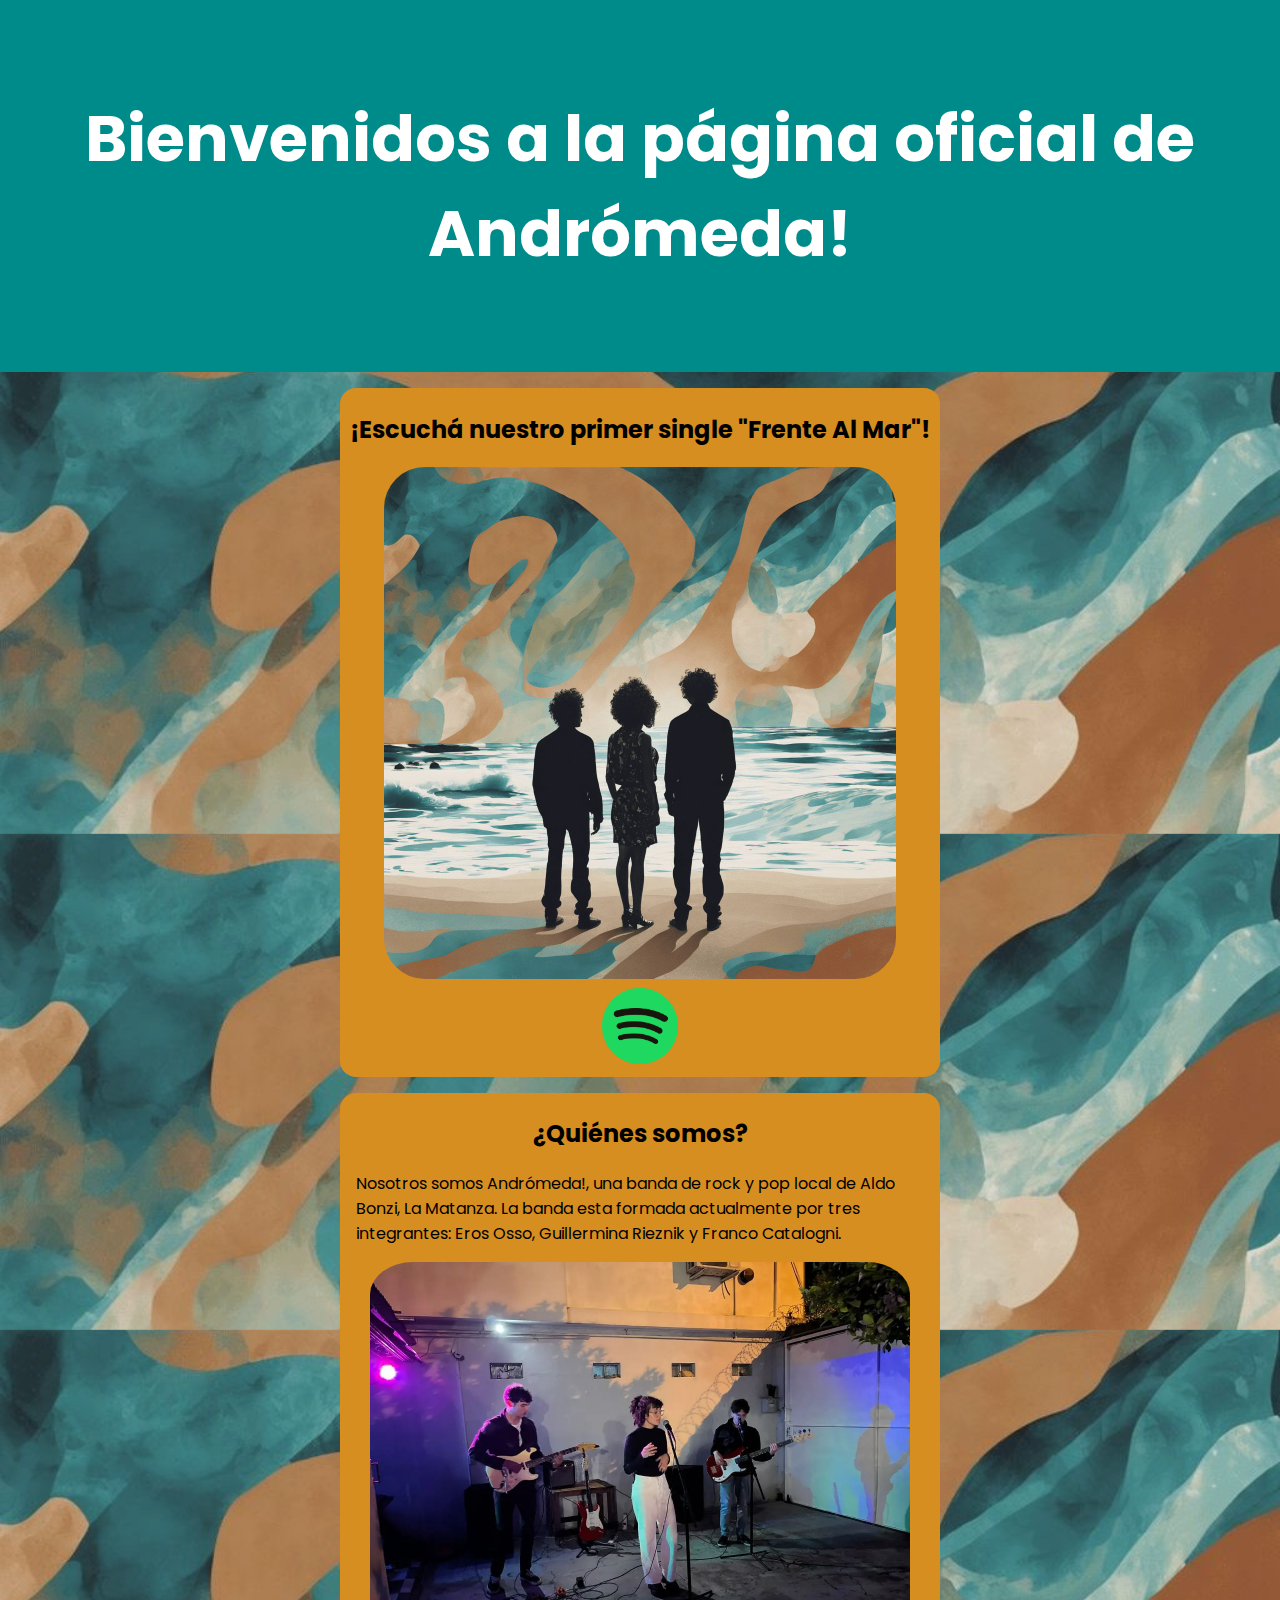
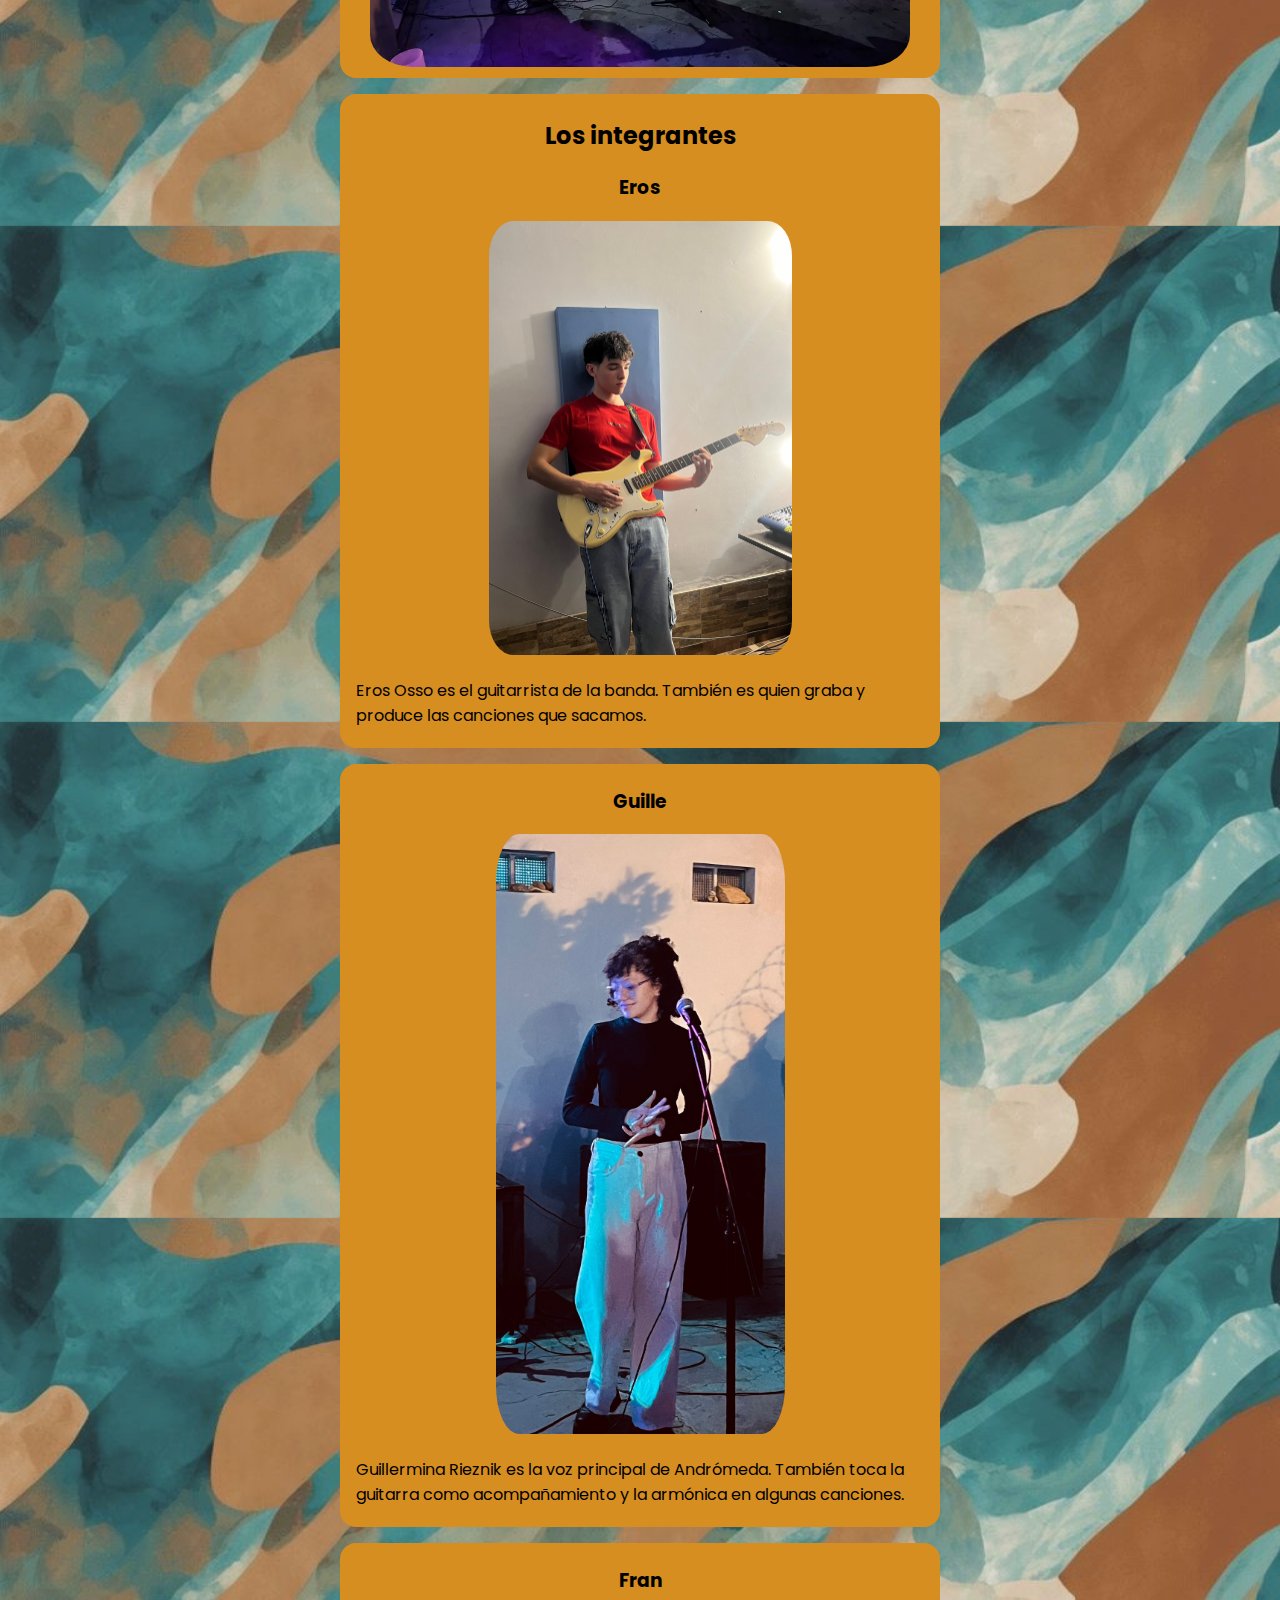
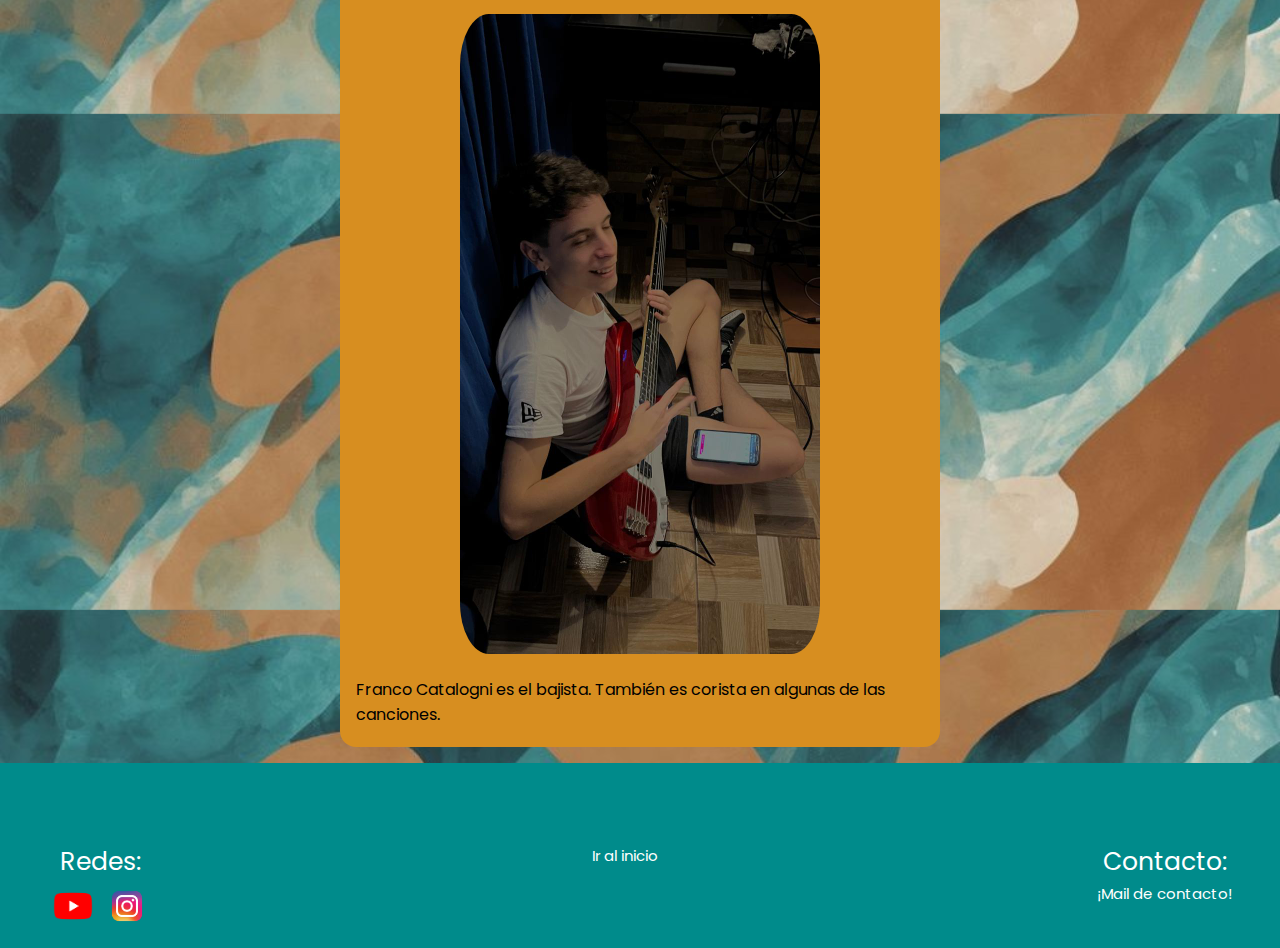
==== index.html @ 8d14d752 "Add files via upload" ====
<!DOCTYPE html>
<html>
<head>
    <link rel="preconnect" href="https://fonts.googleapis.com">
    <link rel="preconnect" href="https://fonts.gstatic.com" crossorigin>
    <link href="https://fonts.googleapis.com/css2?family=Matemasie&family=Poppins:wght@400;700&display=swap" rel="stylesheet">
    <link rel="stylesheet" href="style.css"/>
</head>
<body>
    <header>
        <h1 id="Titulo">Bienvenidos a la página oficial de Andrómeda!</h1>
    </header> 
   
    <section class="conteiner1">
        <article>
            <h2>¡Escuchá nuestro primer single "Frente Al Mar"!</h2>
            <div>
                <img src="IMGS/FaM.jpg" width="512" height="512" class="foto1"/>
            </div>
            <div class="Center">
                <a href="https://open.spotify.com/intl-es/track/3jKIQIOCjPpXYRZpiWjMJo?si=c9cd46d7e43e458d" target="_blank">
                    <img src="IMGS/spotify.png" width="80">
                </a>
            </div>
        </article>
        <article>
            <h2>¿Quiénes somos?</h2>
            <p>Nosotros somos Andrómeda!, una banda de rock y pop local de Aldo Bonzi, La Matanza. La banda esta formada actualmente por tres integrantes: Eros Osso, Guillermina Rieznik y Franco Catalogni. </p>
            <div>
                <img src="IMGS/Banda.jpg" width="540" height="405" class="banda"/>
            </div>
        </article>
        <article>
            <h2>Los integrantes</h2>
            <h3>Eros</h3>
            <div>
                <a href="https://www.instagram.com/eros_osso/" target="_blank">
                    <img src="IMGS/Eros.jpg" width="303" height="434" class="foto2"/>
                </a>
            </div>
            <p>Eros Osso es el guitarrista de la banda. También es quien graba y produce las canciones que sacamos.</p>
        </article>
        <article>
            <h3>Guille</h3>
            <div>
                <a href="https://www.instagram.com/guille_rieznik/" target="_blank">    
                    <img src="IMGS/Guille.jpg" width="289" height="600" class="foto3"/>
                </a>
            </div>
            <p>Guillermina Rieznik es la voz principal de Andrómeda. También toca la guitarra como acompañamiento y la armónica en algunas canciones.</p>
        </article>
        <article>
            <h3>Fran</h3>
            <div>
                <a href="https://www.instagram.com/francatalogni/" target="_blank">
                    <img src="IMGS/Fran.jpg" width="360" height="640" class="foto4"/>
                </a>
            </div>
            <p>Franco Catalogni es el bajista. También es corista en algunas de las canciones.</p>
        </article>
    </section>

    <footer>
        <section class="S1">
            <p>Redes:</p>
            <a class="a1" href="https://www.youtube.com/@Andromeda_oficial_" target="_blank">
                <img src="IMGS/youtube.png" width="50px">
            </a>
            <a class="a2" href="https://www.instagram.com/andromeda_oficiall/" target="_blank">
                <img src="IMGS/instagram.png" width="50px">
            </a>
        </section>
        <section class="S2">
            <p>Contacto:</p>
            <a href="mailto:andromedabandaoficial@gmail.com">¡Mail de contacto!</a>
        </section>
        <div id="centrar">
            <a href="#Titulo">Ir al inicio</a>
        </div>
       

    </footer>
    
</body>
</html>
---- style.css ----
html {

    font-family: "Poppins", sans-serif;

}
body {
    margin: 0;
    background-color: #efefef;
    background-image: url(IMGS/FaMbacky.jpg);
    background-position: center;  /* posiciona la imagen en el centro */ 
    background-repeat: repeat;  /* impide que se repita la imagen */ 
    background-size: contain;  /* ajusta la imagen al tamaño del elemento */ 
}

header{
    background-color: darkcyan;
    color: white;
    padding: 3rem 2rem;
}

header h1{
    font-size: 4rem;
    text-align: center;
}

.logo{
    border-radius: 50%; 
    float: top;
}

.conteiner1 {
    width: 600px;
    margin: 0 auto;
}

section article {
    transition: box-shadow 0.4s ease;
    background-color: rgb(215, 142, 32);
    margin: 1rem 0;
    border-radius: 1rem;
    padding: 0.25rem 0;
    color: rgb(0, 0, 0);
}

section article:hover{
    box-shadow: 0 0.5rem 1rem rgb(0, 0, 0.3);
}

section article h2, section article h3 {
    text-align: center;
    color: rgb(0, 0, 0);
}

section article p {
    margin: 1rem;
}

a {
    text-decoration: none;
}

.Center{
    margin-left: auto;
    margin-right: auto;
}

div {
    text-align: center;
}

.banda {
    border-radius: 8%;
}

.foto1 {
    border-radius: 8%;
}

.foto2 {
    border-radius: 8%;
}

.foto3 {
    border-radius: 8%;
}

.foto4 {
    border-radius: 8%;
}

footer {
    background-color:darkcyan;
    color: white;
    padding: 5rem 3rem;
}

.S1 {
    float: left;
}

.S2 {
    float: right;
}

.a1, .a2{
    size: 15px;
}

footer p {
    text-align: center;
    font-size: 25px;
    margin: 0;
}

footer a{
    transition: color 0.3s;
    color: #fff;
    font-size: 15px;
   
}

#center{
    text-align: center;
    margin-left: auto;
    margin-right: auto;
}

footer a:hover{
    color:blue;
}
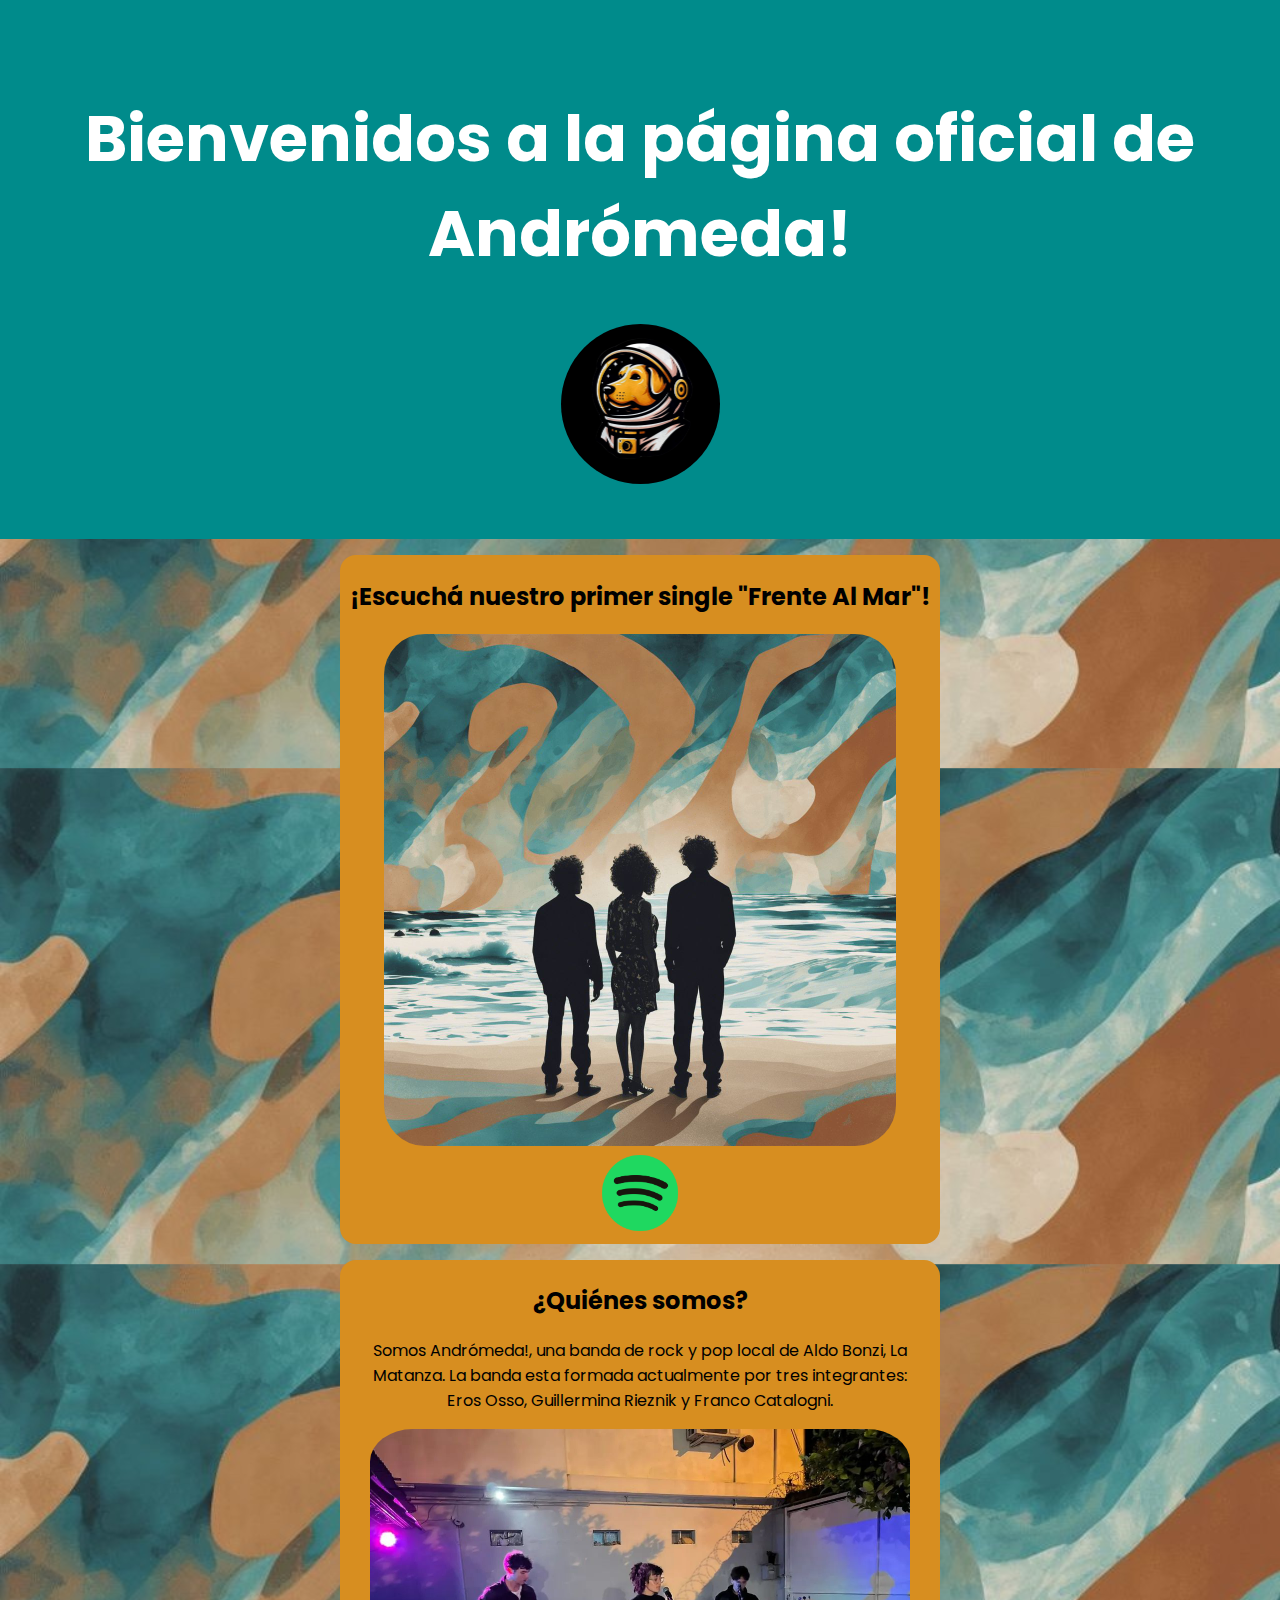
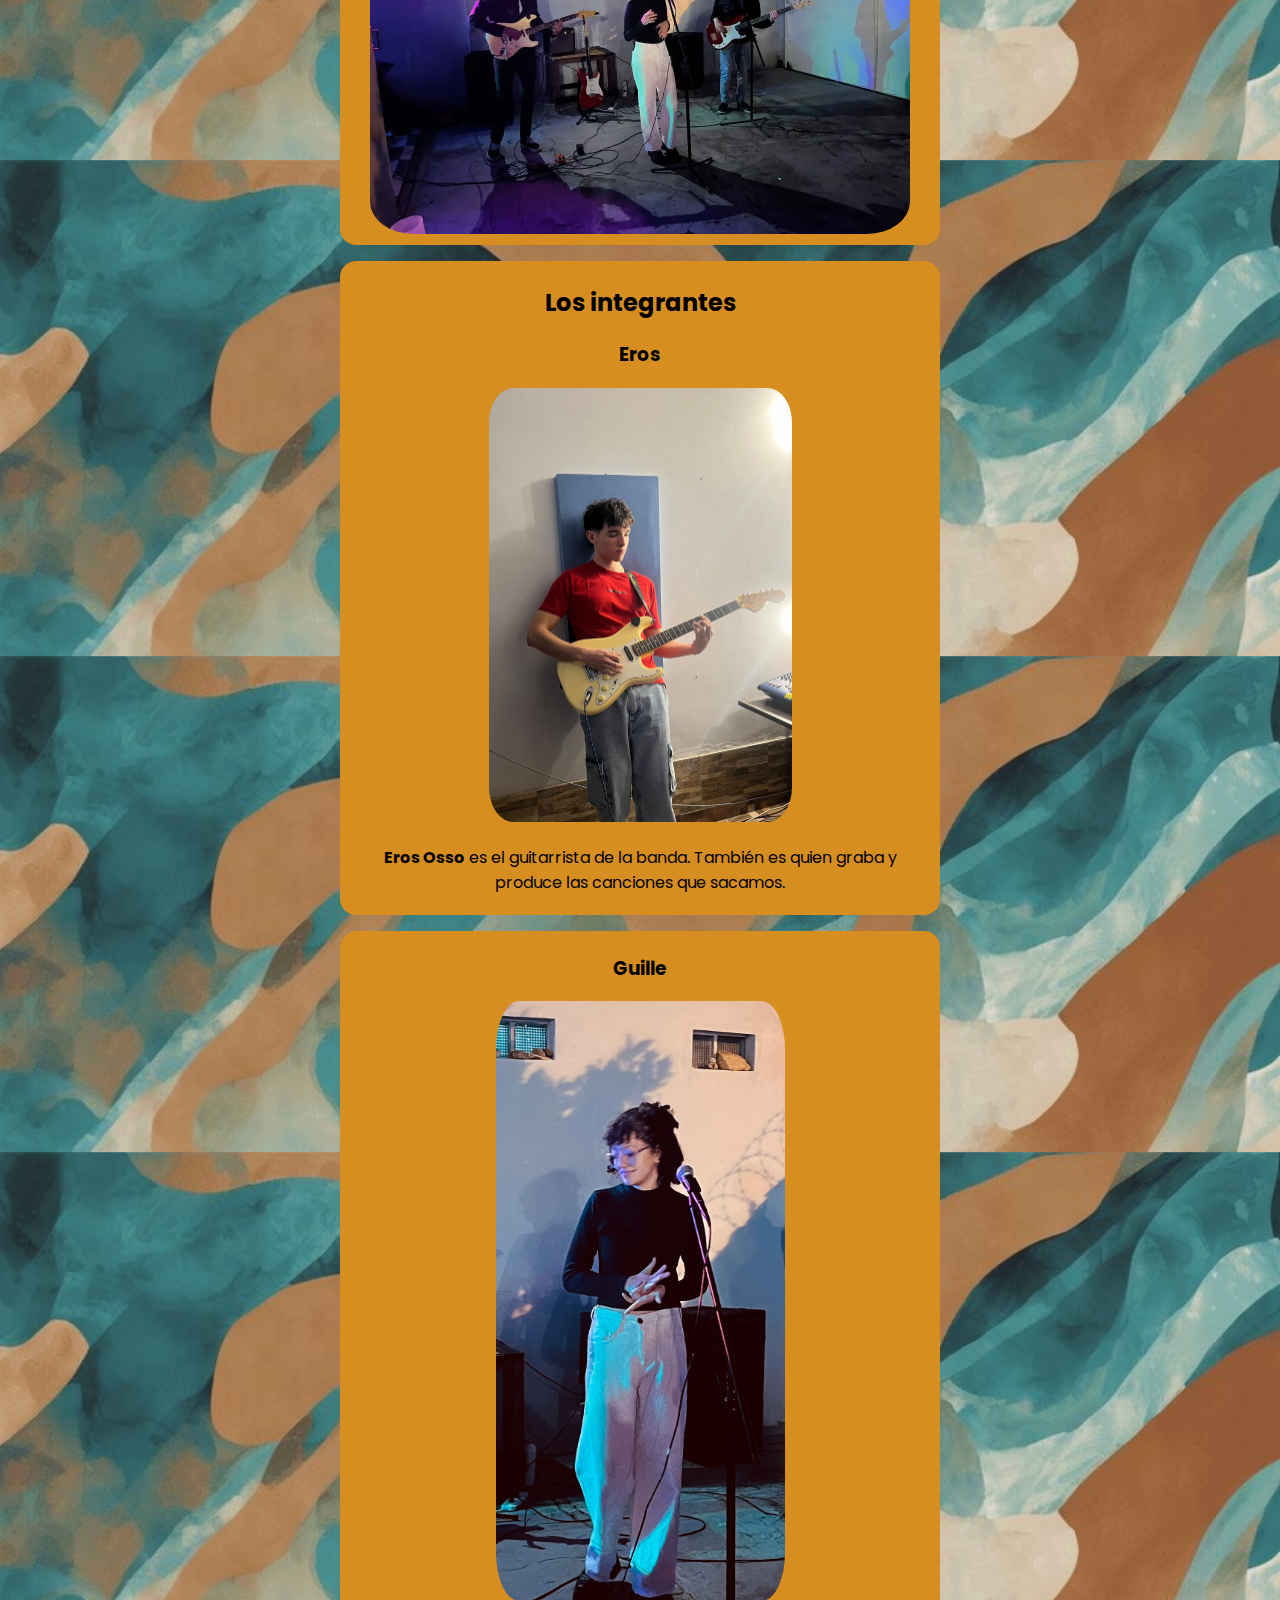
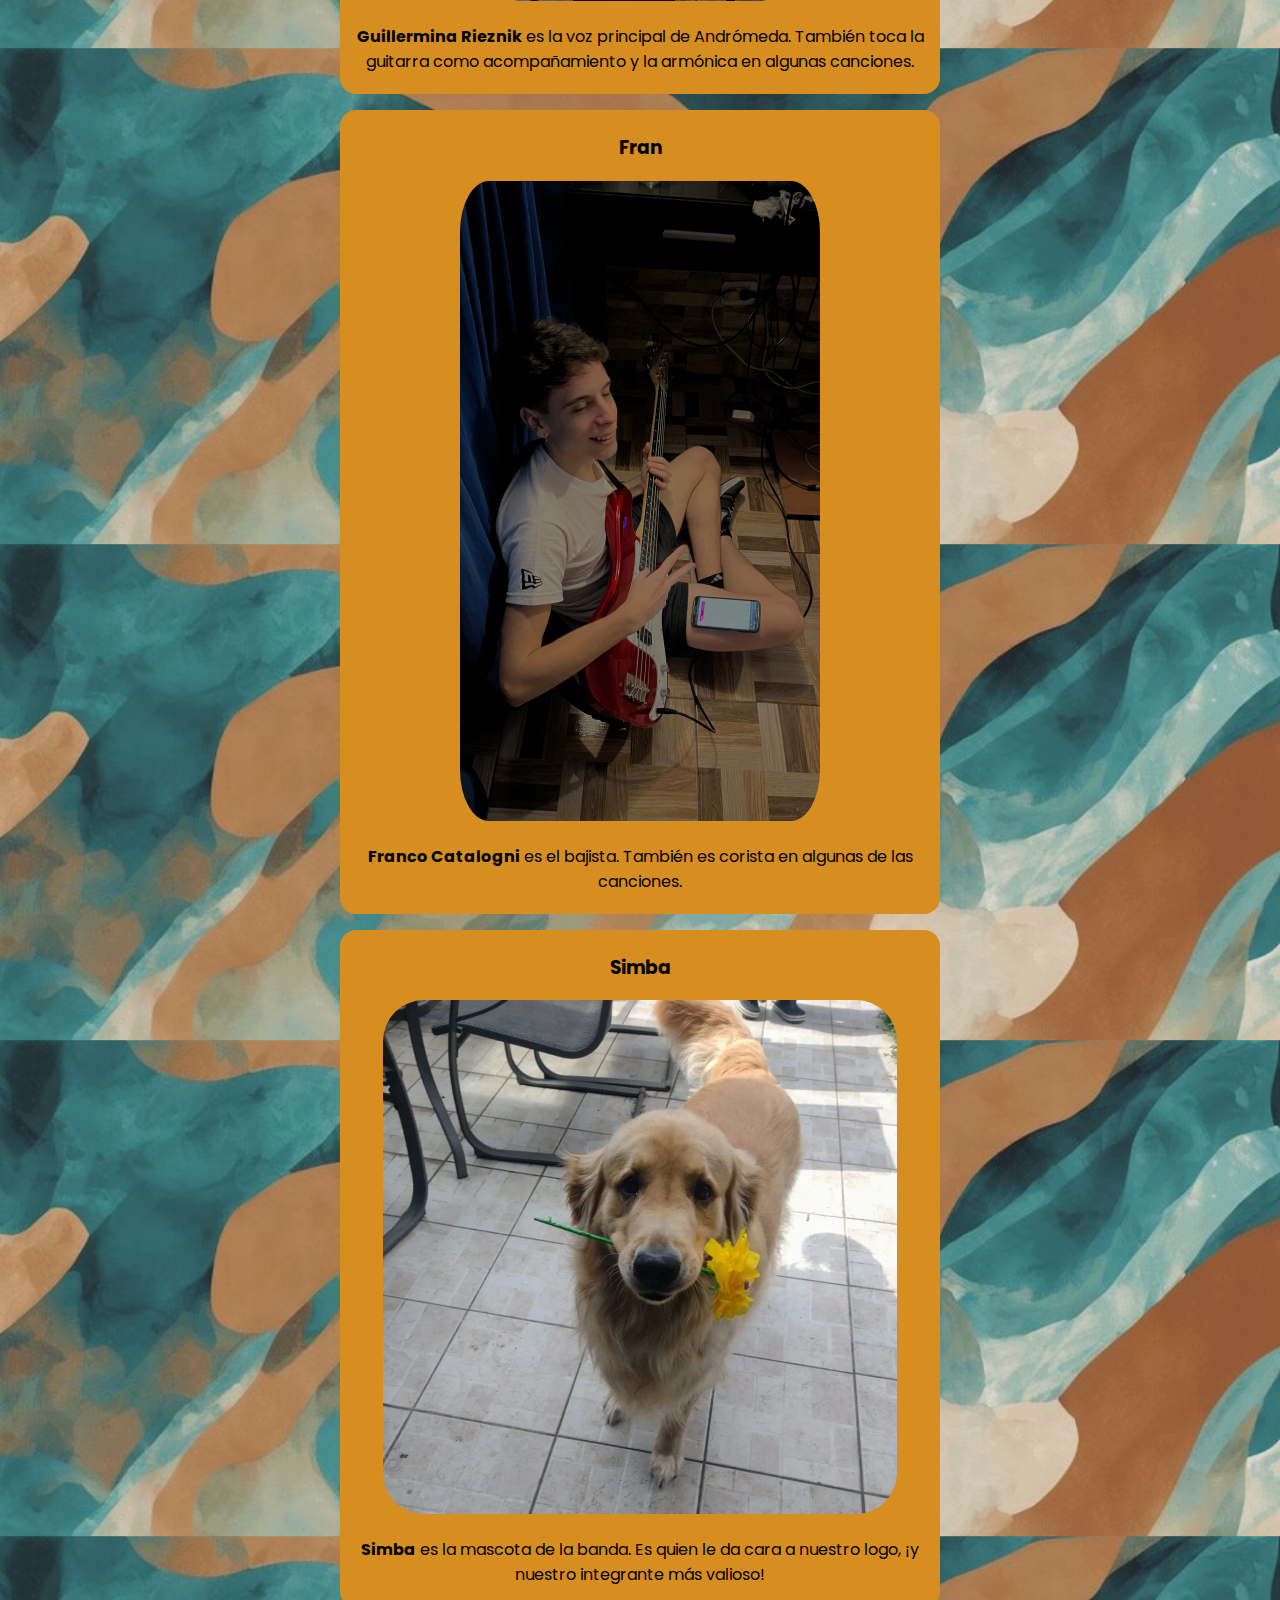
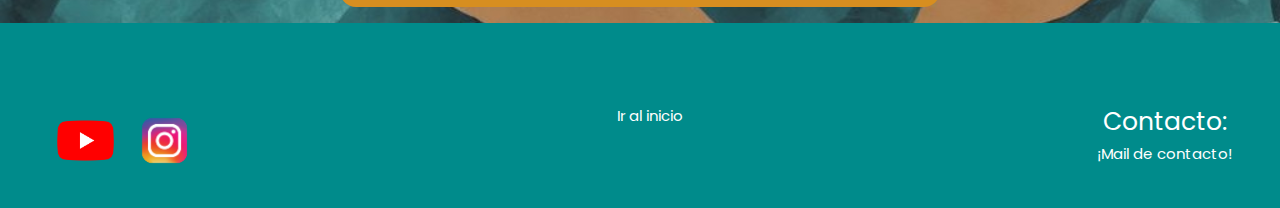
==== commit b85e35fa: "Add files via upload" ====
--- a/index.html
+++ b/index.html
@@ -9,6 +9,9 @@
 <body>
     <header>
         <h1 id="Titulo">Bienvenidos a la página oficial de Andrómeda!</h1>
+        <div class="float">
+            <img src="IMGS/Logo.jpg" width="159" height="160" class="logo">
+        </div>
     </header> 
    
     <section class="conteiner1">
@@ -25,7 +28,7 @@
         </article>
         <article>
             <h2>¿Quiénes somos?</h2>
-            <p>Nosotros somos Andrómeda!, una banda de rock y pop local de Aldo Bonzi, La Matanza. La banda esta formada actualmente por tres integrantes: Eros Osso, Guillermina Rieznik y Franco Catalogni. </p>
+            <p>Somos Andrómeda!, una banda de rock y pop local de Aldo Bonzi, La Matanza. La banda esta formada actualmente por tres integrantes: Eros Osso, Guillermina Rieznik y Franco Catalogni. </p>
             <div>
                 <img src="IMGS/Banda.jpg" width="540" height="405" class="banda"/>
             </div>
@@ -38,7 +41,7 @@
                     <img src="IMGS/Eros.jpg" width="303" height="434" class="foto2"/>
                 </a>
             </div>
-            <p>Eros Osso es el guitarrista de la banda. También es quien graba y produce las canciones que sacamos.</p>
+            <p><b>Eros Osso</b> es el guitarrista de la banda. También es quien graba y produce las canciones que sacamos.</p>
         </article>
         <article>
             <h3>Guille</h3>
@@ -47,7 +50,7 @@
                     <img src="IMGS/Guille.jpg" width="289" height="600" class="foto3"/>
                 </a>
             </div>
-            <p>Guillermina Rieznik es la voz principal de Andrómeda. También toca la guitarra como acompañamiento y la armónica en algunas canciones.</p>
+            <p><b>Guillermina Rieznik</b> es la voz principal de Andrómeda. También toca la guitarra como acompañamiento y la armónica en algunas canciones.</p>
         </article>
         <article>
             <h3>Fran</h3>
@@ -56,18 +59,26 @@
                     <img src="IMGS/Fran.jpg" width="360" height="640" class="foto4"/>
                 </a>
             </div>
-            <p>Franco Catalogni es el bajista. También es corista en algunas de las canciones.</p>
+            <p><b>Franco Catalogni</b> es el bajista. También es corista en algunas de las canciones.</p>
+        </article>
+        <article>
+            <h3>Simba</h3>
+            <div>
+                <a href="https://www.instagram.com/_simba_golden_/" target="_blank">
+                    <img src="IMGS/Simba.jpg" width="514" height="514" class="foto5"/>
+                </a>
+            </div>
+            <p><b>Simba</b> es la mascota de la banda. Es quien le da cara a nuestro logo, ¡y nuestro integrante más valioso!</p>
         </article>
     </section>
 
     <footer>
         <section class="S1">
-            <p>Redes:</p>
             <a class="a1" href="https://www.youtube.com/@Andromeda_oficial_" target="_blank">
-                <img src="IMGS/youtube.png" width="50px">
+                <img src="IMGS/youtube.png" width="75px">
             </a>
             <a class="a2" href="https://www.instagram.com/andromeda_oficiall/" target="_blank">
-                <img src="IMGS/instagram.png" width="50px">
+                <img src="IMGS/instagram.png" width="75px">
             </a>
         </section>
         <section class="S2">
--- a/style.css
+++ b/style.css
@@ -53,6 +53,7 @@
 
 section article p {
     margin: 1rem;
+    text-align: center;
 }
 
 a {
@@ -85,6 +86,10 @@
 }
 
 .foto4 {
+    border-radius: 8%;
+}
+
+.foto5 {
     border-radius: 8%;
 }
 
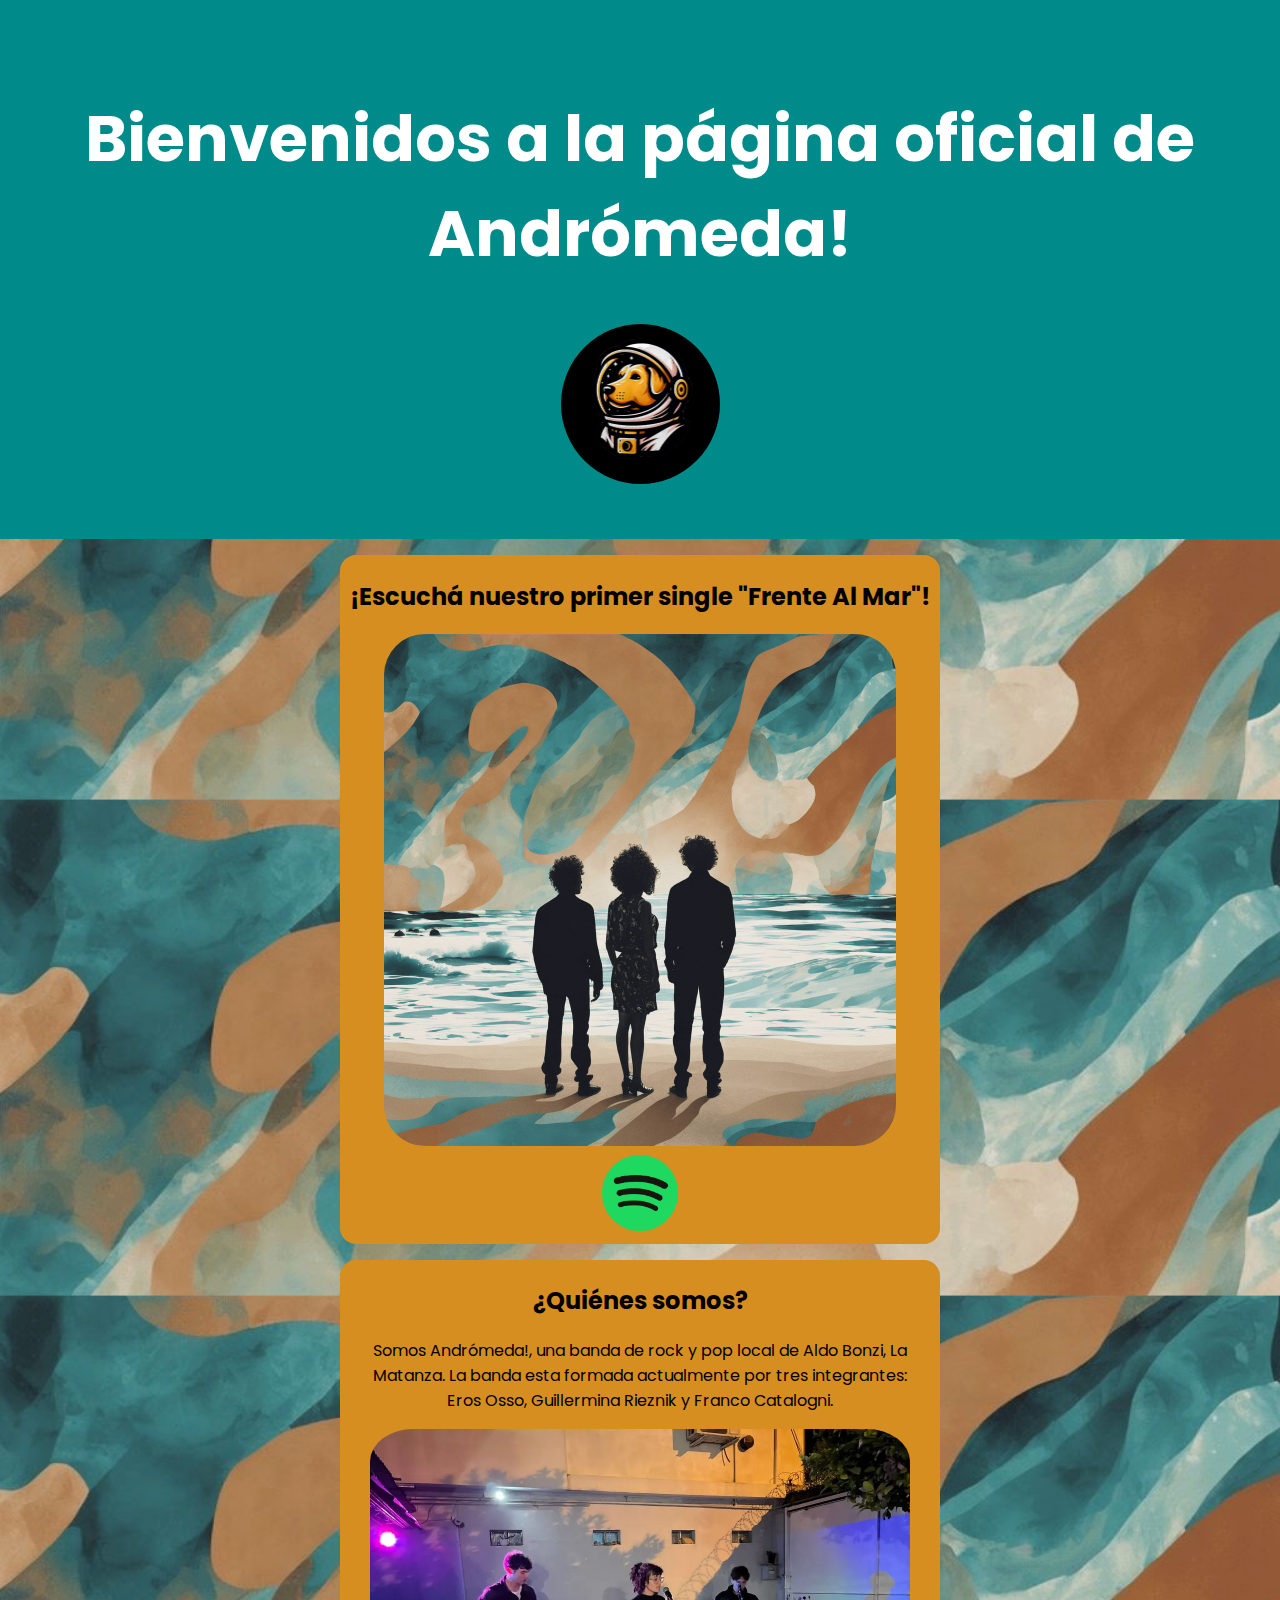
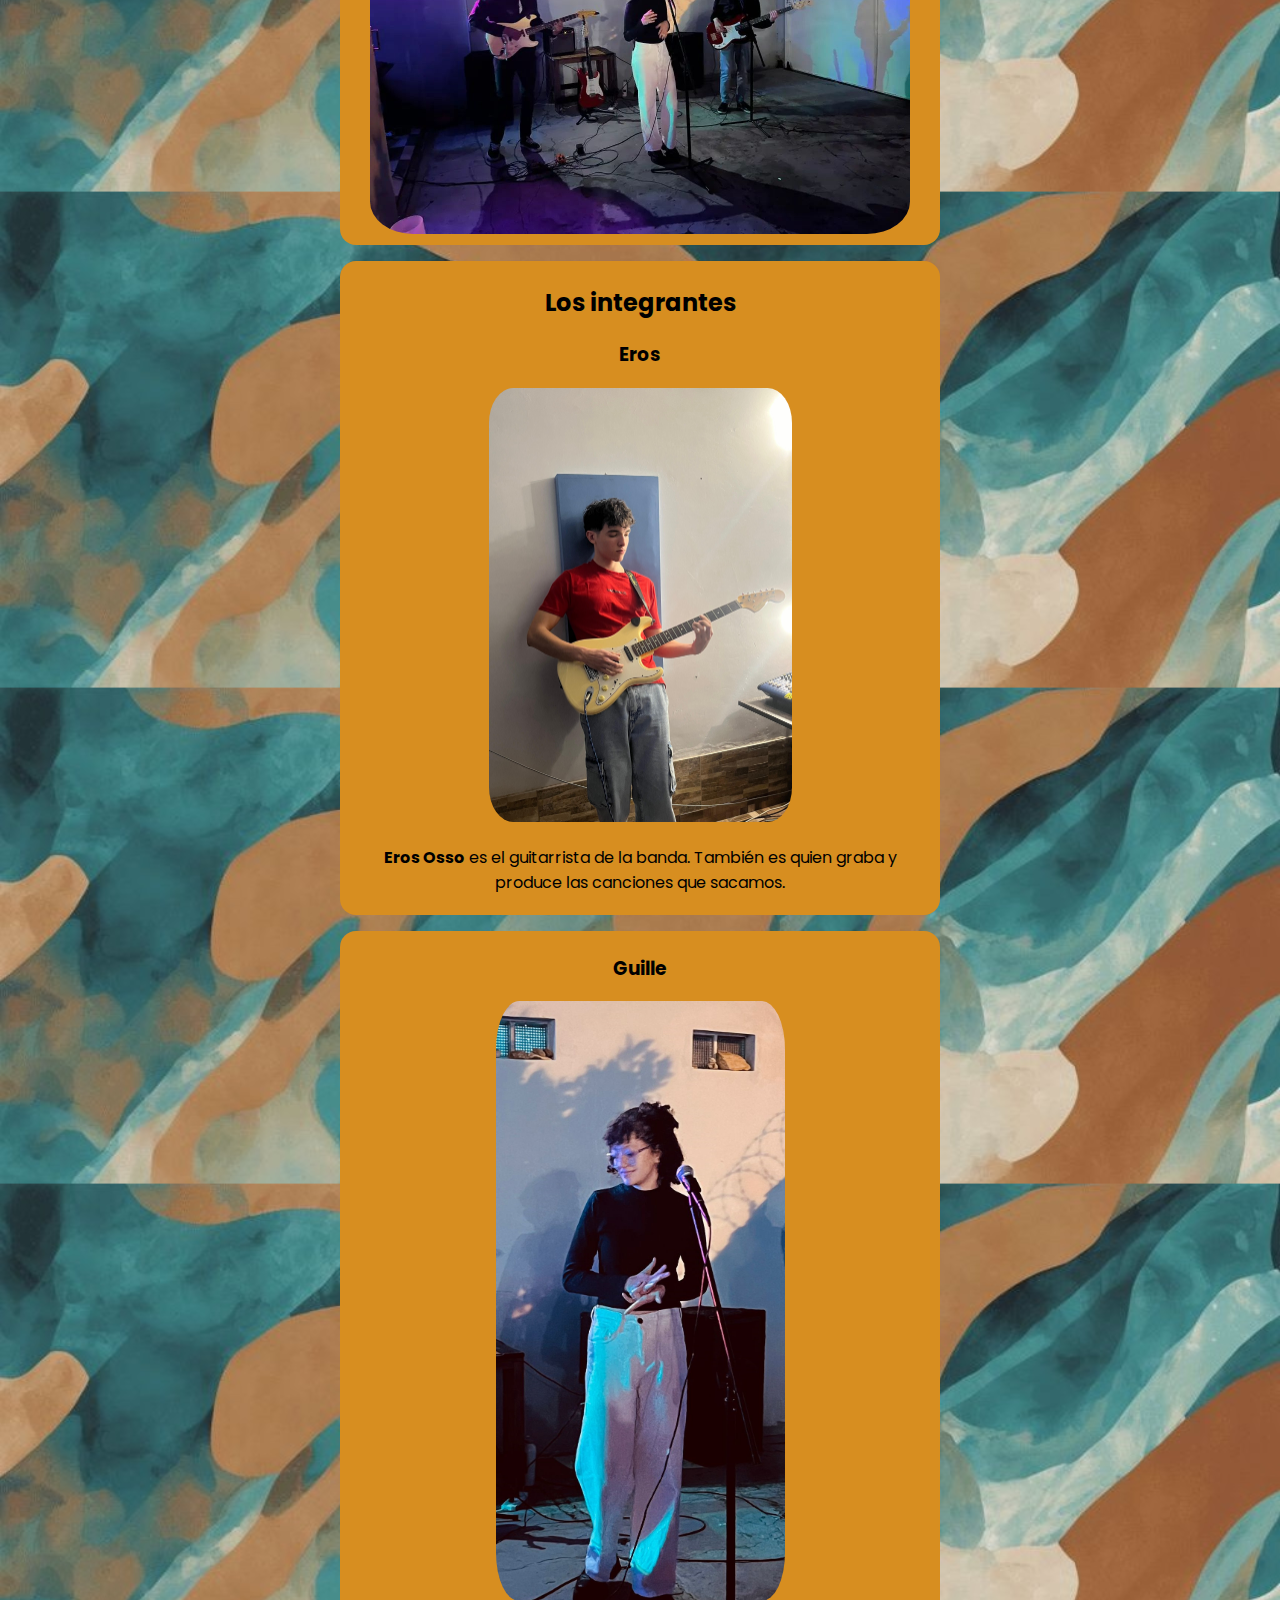
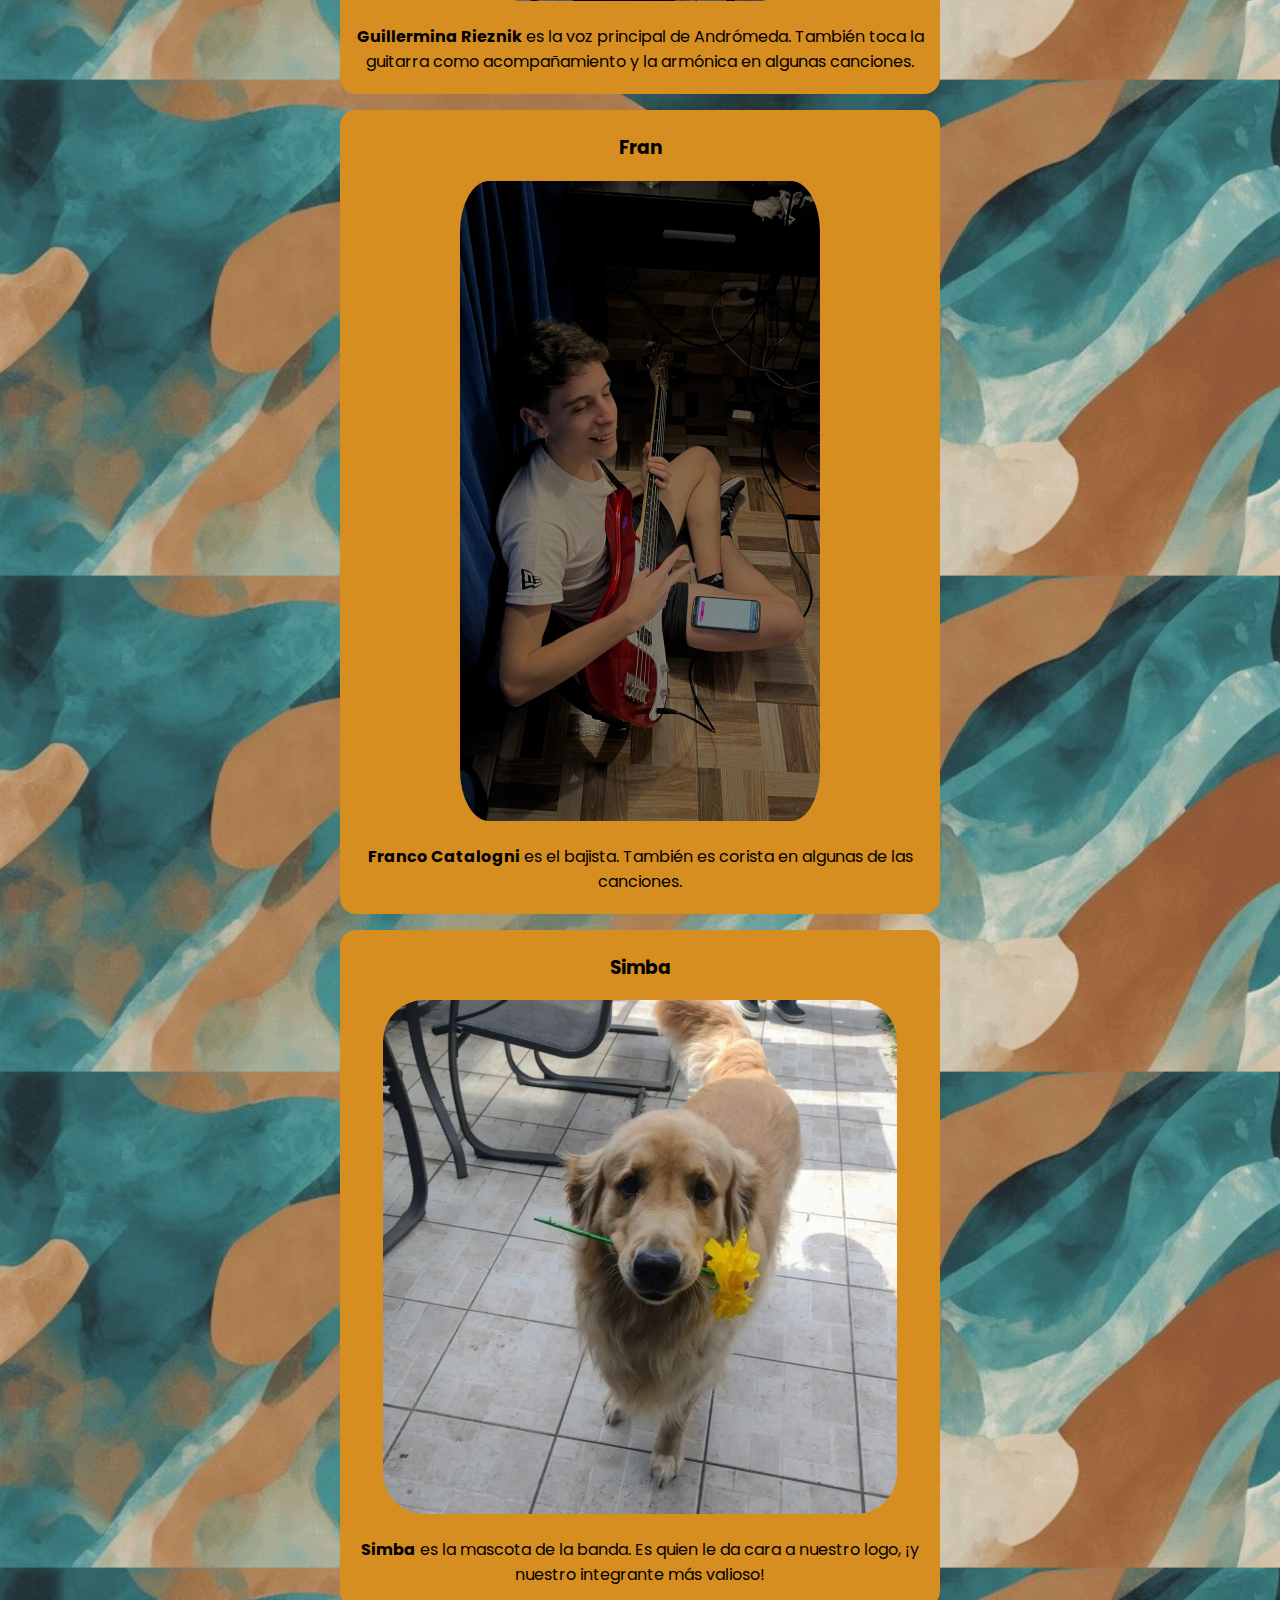
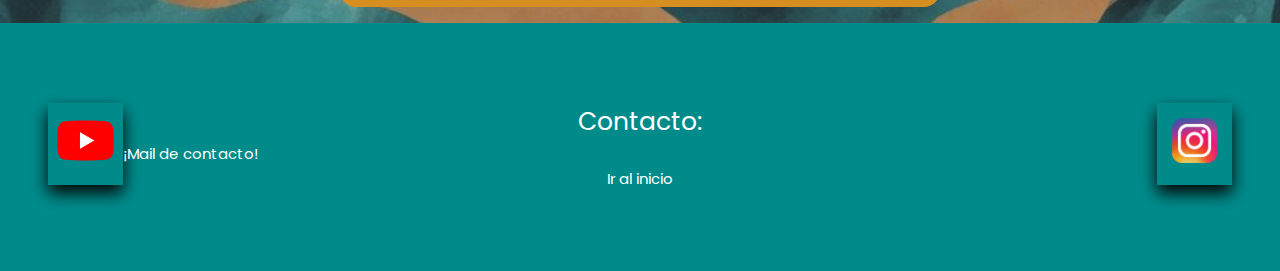
==== commit b6aa61e3: "Update index.html" ====
--- a/index.html
+++ b/index.html
@@ -10,7 +10,9 @@
     <header>
         <h1 id="Titulo">Bienvenidos a la página oficial de Andrómeda!</h1>
         <div class="float">
-            <img src="IMGS/Logo.jpg" width="159" height="160" class="logo">
+            <a class="a2" href="https://www.instagram.com/andromeda_oficiall/" target="_blank">
+                <img src="IMGS/Logo.jpg" width="159" height="160" class="logo">
+            </a>
         </div>
     </header> 
    
@@ -30,7 +32,9 @@
             <h2>¿Quiénes somos?</h2>
             <p>Somos Andrómeda!, una banda de rock y pop local de Aldo Bonzi, La Matanza. La banda esta formada actualmente por tres integrantes: Eros Osso, Guillermina Rieznik y Franco Catalogni. </p>
             <div>
-                <img src="IMGS/Banda.jpg" width="540" height="405" class="banda"/>
+                <a class="a2" href="https://www.instagram.com/andromeda_oficiall/" target="_blank">
+                    <img src="IMGS/Banda.jpg" width="540" height="405" class="banda">
+                </a>
             </div>
         </article>
         <article>
@@ -73,15 +77,19 @@
     </section>
 
     <footer>
-        <section class="S1">
+        <div class="S1">  
             <a class="a1" href="https://www.youtube.com/@Andromeda_oficial_" target="_blank">
                 <img src="IMGS/youtube.png" width="75px">
             </a>
+        </div>
+        <div class="S2">
             <a class="a2" href="https://www.instagram.com/andromeda_oficiall/" target="_blank">
                 <img src="IMGS/instagram.png" width="75px">
             </a>
+        </div>
+            
         </section>
-        <section class="S2">
+        <section class="left1">
             <p>Contacto:</p>
             <a href="mailto:andromedabandaoficial@gmail.com">¡Mail de contacto!</a>
         </section>
@@ -93,4 +101,4 @@
     </footer>
     
 </body>
-</html>+</html>
--- a/style.css
+++ b/style.css
@@ -94,6 +94,7 @@
 }
 
 footer {
+    transition: box-shadow 0.4s ease;
     background-color:darkcyan;
     color: white;
     padding: 5rem 3rem;
@@ -101,10 +102,12 @@
 
 .S1 {
     float: left;
+    box-shadow: 0 0.5rem 1rem rgb(0, 0, 0.3);
 }
 
 .S2 {
     float: right;
+    box-shadow: 0 0.5rem 1rem rgb(0, 0, 0.3);
 }
 
 .a1, .a2{
@@ -132,4 +135,4 @@
 
 footer a:hover{
     color:blue;
-}+}
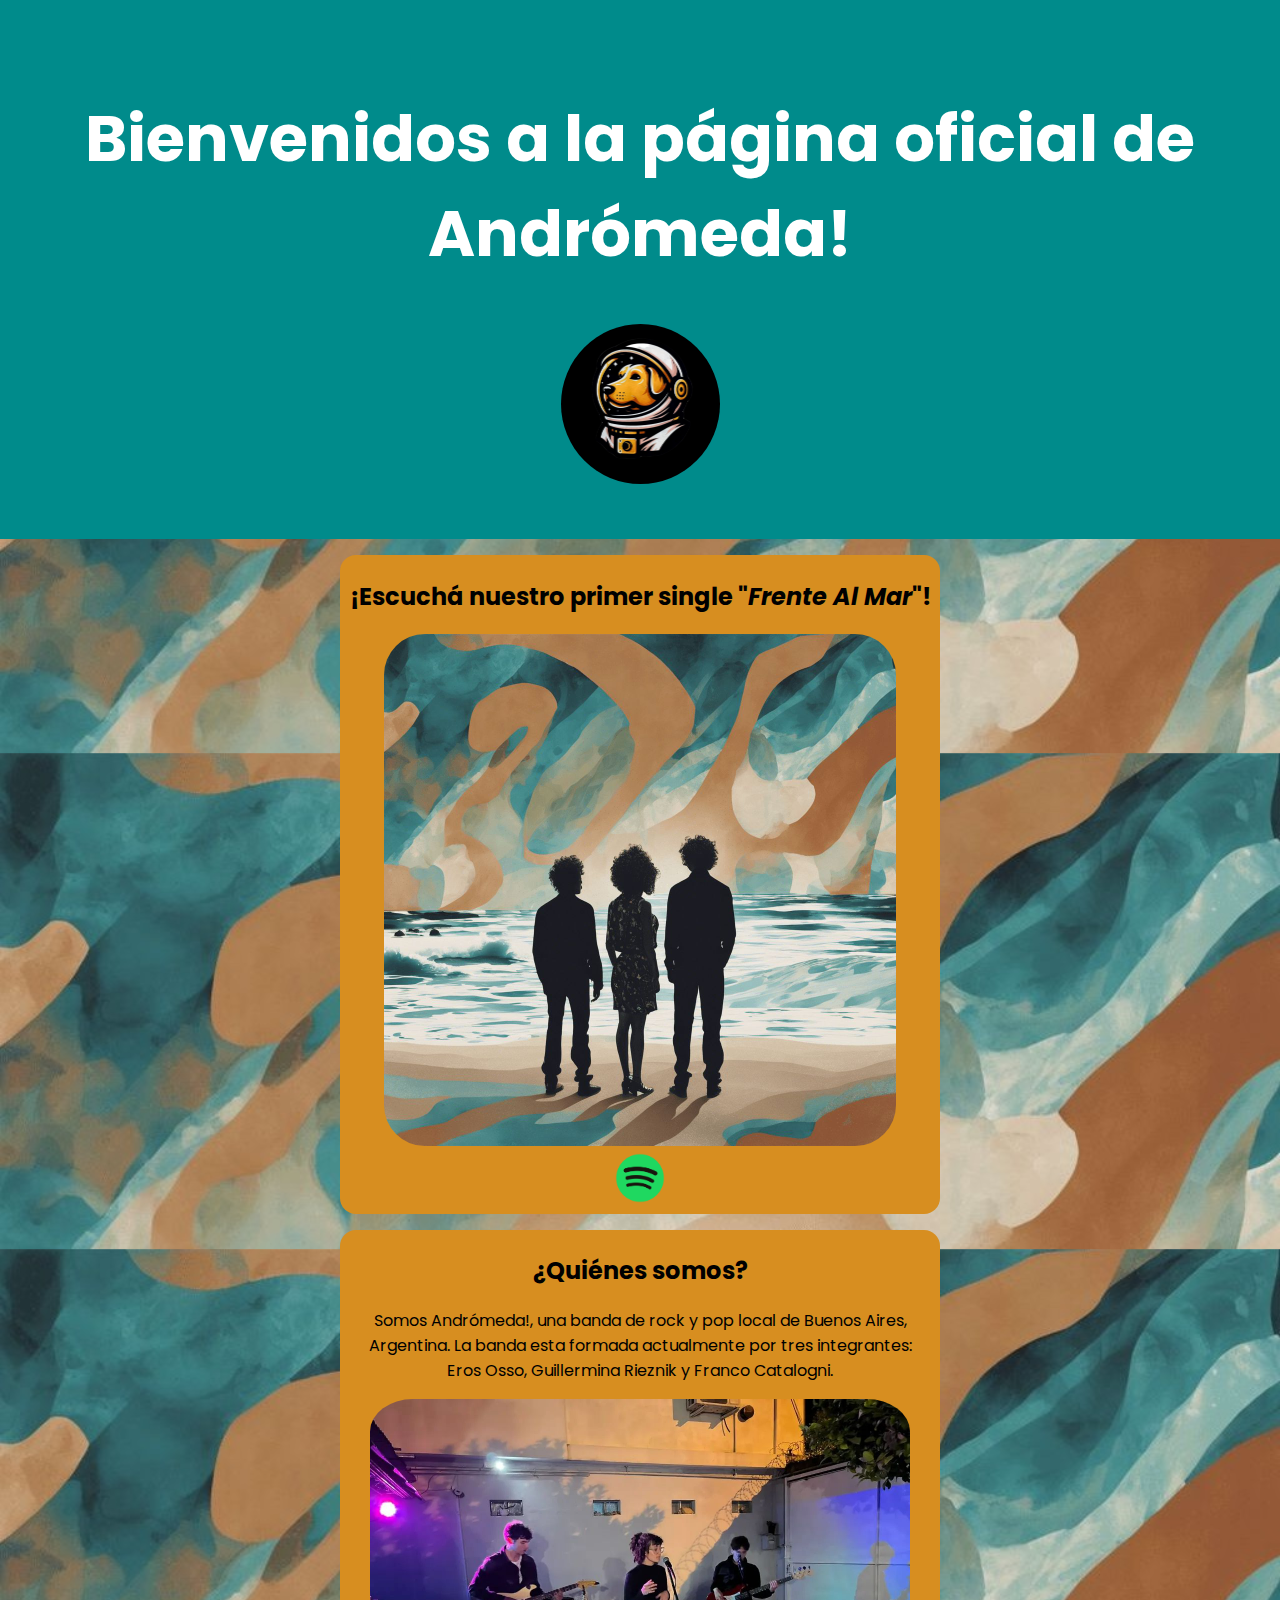
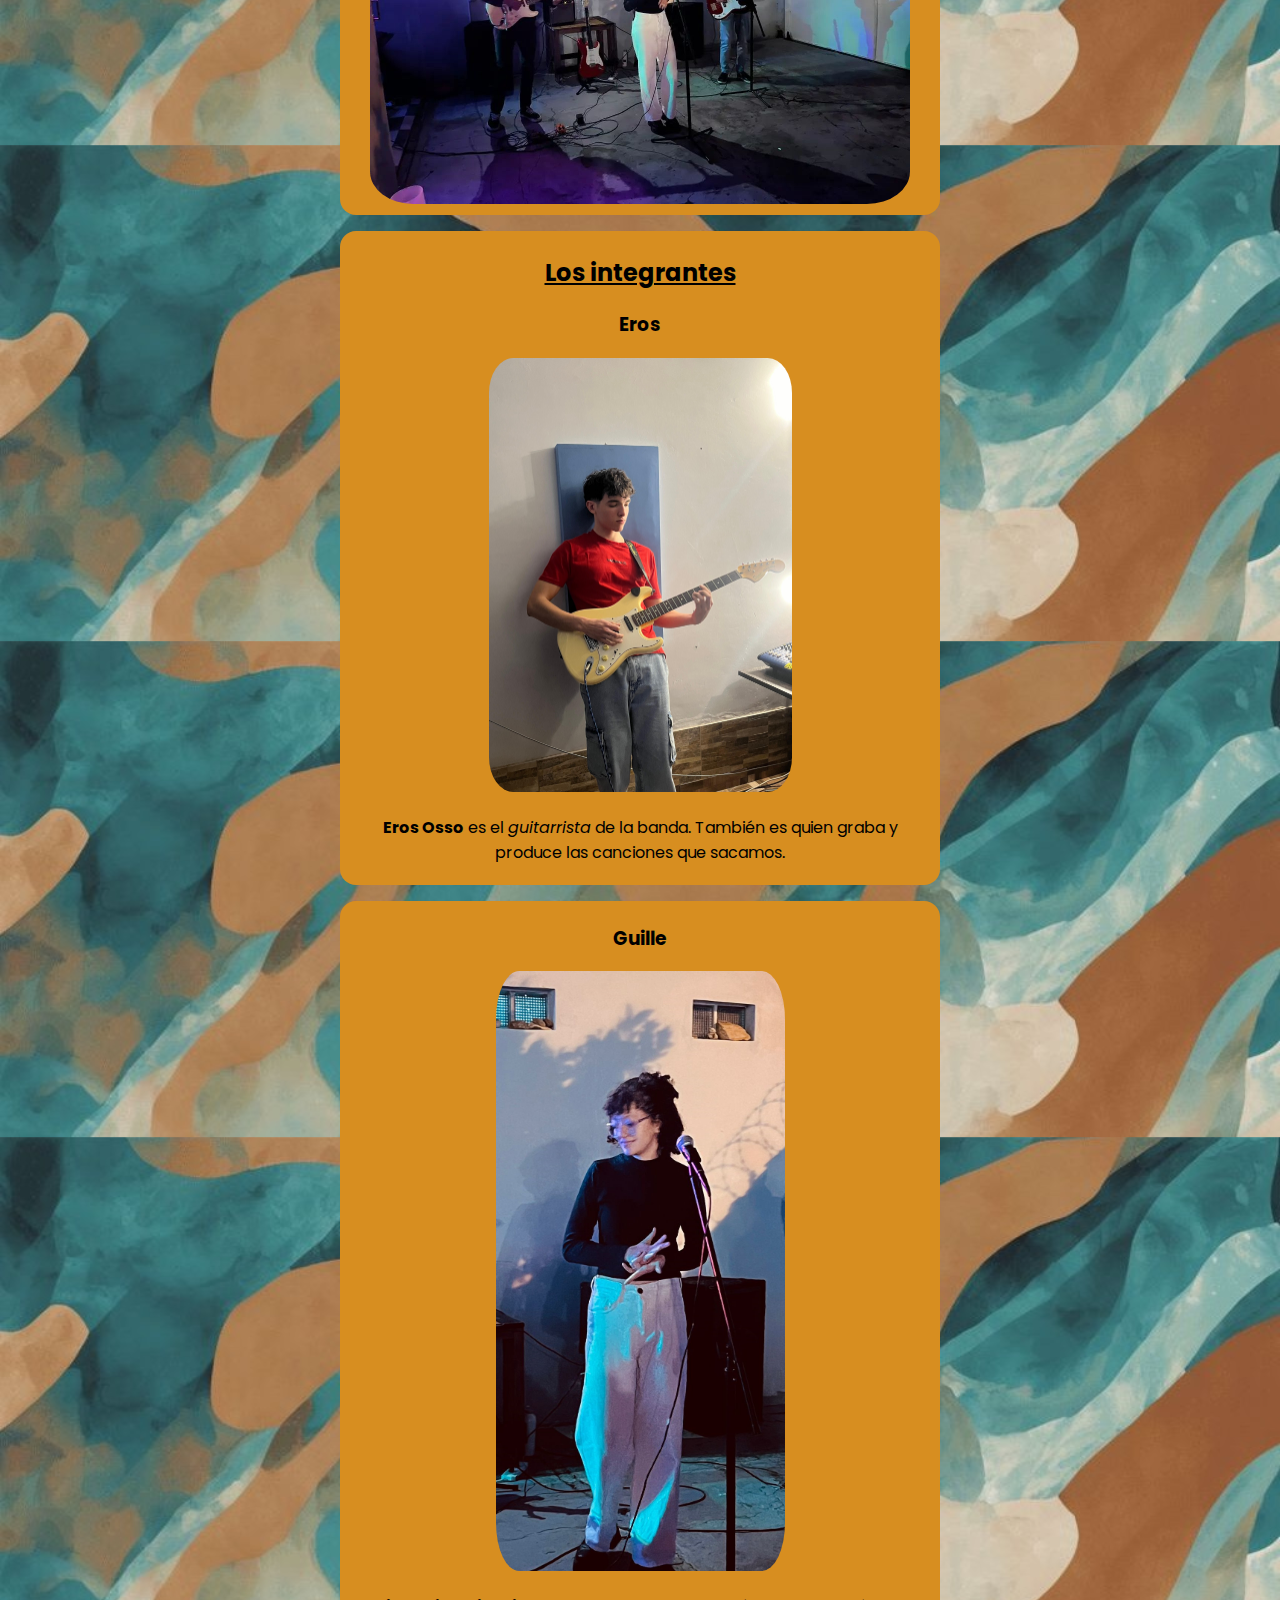
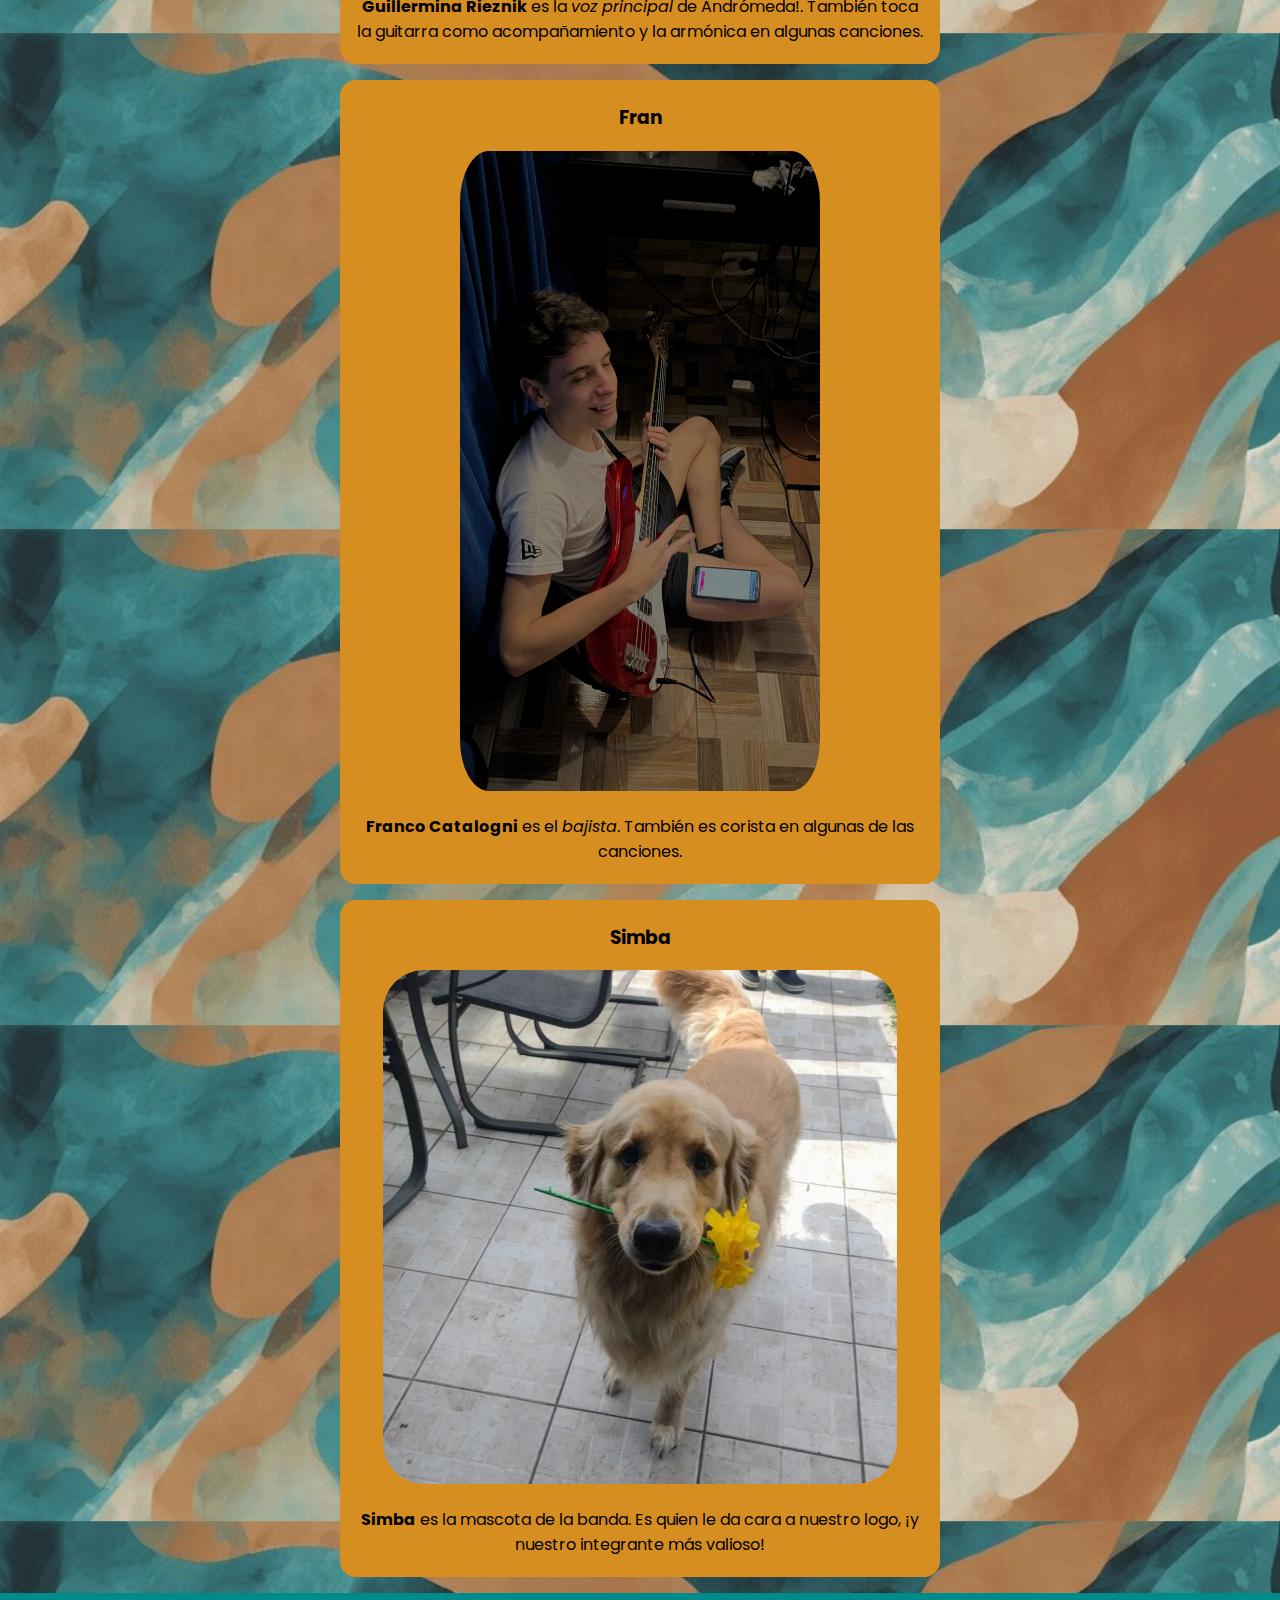
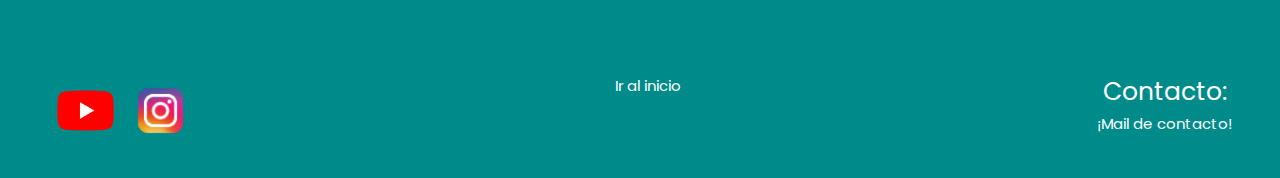
==== commit 1a380bc5: "Update index.html" ====
--- a/index.html
+++ b/index.html
@@ -5,67 +5,69 @@
     <link rel="preconnect" href="https://fonts.gstatic.com" crossorigin>
     <link href="https://fonts.googleapis.com/css2?family=Matemasie&family=Poppins:wght@400;700&display=swap" rel="stylesheet">
     <link rel="stylesheet" href="style.css"/>
+    <link rel="stylesheet" href="fontello.com">
 </head>
 <body>
     <header>
-        <h1 id="Titulo">Bienvenidos a la página oficial de Andrómeda!</h1>
+        <h1 id="home">Bienvenidos a la página oficial de Andrómeda!</h1>
         <div class="float">
             <a class="a2" href="https://www.instagram.com/andromeda_oficiall/" target="_blank">
                 <img src="IMGS/Logo.jpg" width="159" height="160" class="logo">
             </a>
         </div>
     </header> 
-   
     <section class="conteiner1">
-        <article>
-            <h2>¡Escuchá nuestro primer single "Frente Al Mar"!</h2>
+        <article class="tarjeta">
+            <h2>¡Escuchá nuestro primer single "<em>Frente Al Mar</em>"!</h2>
             <div>
-                <img src="IMGS/FaM.jpg" width="512" height="512" class="foto1"/>
+                <a href="https://open.spotify.com/intl-es/track/3jKIQIOCjPpXYRZpiWjMJo?si=c9cd46d7e43e458d" target="_blank">
+                    <img src="IMGS/FaM.jpg" width="512" height="512" class="foto1"/>
+                </a>
             </div>
             <div class="Center">
                 <a href="https://open.spotify.com/intl-es/track/3jKIQIOCjPpXYRZpiWjMJo?si=c9cd46d7e43e458d" target="_blank">
-                    <img src="IMGS/spotify.png" width="80">
+                    <img src="IMGS/spotify.png" width="50">
                 </a>
             </div>
         </article>
-        <article>
+        <article class="tarjeta">
             <h2>¿Quiénes somos?</h2>
-            <p>Somos Andrómeda!, una banda de rock y pop local de Aldo Bonzi, La Matanza. La banda esta formada actualmente por tres integrantes: Eros Osso, Guillermina Rieznik y Franco Catalogni. </p>
+            <p>Somos Andrómeda!, una banda de rock y pop local de Buenos Aires, Argentina. La banda esta formada actualmente por tres integrantes: Eros Osso, Guillermina Rieznik y Franco Catalogni. </p>
             <div>
                 <a class="a2" href="https://www.instagram.com/andromeda_oficiall/" target="_blank">
                     <img src="IMGS/Banda.jpg" width="540" height="405" class="banda">
                 </a>
             </div>
         </article>
-        <article>
-            <h2>Los integrantes</h2>
+        <article class="tarjeta">
+            <h2><u>Los integrantes</u></h2>
             <h3>Eros</h3>
             <div>
                 <a href="https://www.instagram.com/eros_osso/" target="_blank">
                     <img src="IMGS/Eros.jpg" width="303" height="434" class="foto2"/>
                 </a>
             </div>
-            <p><b>Eros Osso</b> es el guitarrista de la banda. También es quien graba y produce las canciones que sacamos.</p>
+            <p><b>Eros Osso</b> es el <em>guitarrista</em> de la banda. También es quien graba y produce las canciones que sacamos.</p>
         </article>
-        <article>
+        <article class="tarjeta">
             <h3>Guille</h3>
             <div>
                 <a href="https://www.instagram.com/guille_rieznik/" target="_blank">    
                     <img src="IMGS/Guille.jpg" width="289" height="600" class="foto3"/>
                 </a>
             </div>
-            <p><b>Guillermina Rieznik</b> es la voz principal de Andrómeda. También toca la guitarra como acompañamiento y la armónica en algunas canciones.</p>
+            <p><b>Guillermina Rieznik</b> es la <em>voz principal</em> de Andrómeda!. También toca la guitarra como acompañamiento y la armónica en algunas canciones.</p>
         </article>
-        <article>
+        <article class="tarjeta">
             <h3>Fran</h3>
             <div>
                 <a href="https://www.instagram.com/francatalogni/" target="_blank">
                     <img src="IMGS/Fran.jpg" width="360" height="640" class="foto4"/>
                 </a>
             </div>
-            <p><b>Franco Catalogni</b> es el bajista. También es corista en algunas de las canciones.</p>
+            <p><b>Franco Catalogni</b> es el <em>bajista</em>. También es corista en algunas de las canciones.</p>
         </article>
-        <article>
+        <article class="tarjeta">
             <h3>Simba</h3>
             <div>
                 <a href="https://www.instagram.com/_simba_golden_/" target="_blank">
@@ -87,18 +89,14 @@
                 <img src="IMGS/instagram.png" width="75px">
             </a>
         </div>
-            
         </section>
         <section class="left1">
             <p>Contacto:</p>
             <a href="mailto:andromedabandaoficial@gmail.com">¡Mail de contacto!</a>
-        </section>
+        </section> 
         <div id="centrar">
-            <a href="#Titulo">Ir al inicio</a>
+            <a class="toTop" href="#home">Ir al inicio</a>
         </div>
-       
-
     </footer>
-    
 </body>
 </html>
--- a/style.css
+++ b/style.css
@@ -24,10 +24,14 @@
 }
 
 .logo{
+    transition: box-shadow 0.4s ease;
     border-radius: 50%; 
     float: top;
 }
-
+.logo:hover{
+    box-shadow: 0 0.5rem 1rem rgb(0, 0, 1);
+    
+}
 .conteiner1 {
     width: 600px;
     margin: 0 auto;
@@ -94,25 +98,29 @@
 }
 
 footer {
-    transition: box-shadow 0.4s ease;
     background-color:darkcyan;
     color: white;
     padding: 5rem 3rem;
 }
 
 .S1 {
+    transition: box-shadow 0.4s ease;
     float: left;
-    box-shadow: 0 0.5rem 1rem rgb(0, 0, 0.3);
 }
 
 .S2 {
-    float: right;
-    box-shadow: 0 0.5rem 1rem rgb(0, 0, 0.3);
+    transition: box-shadow 0.4s ease;
+    float: left;
 }
 
-.a1, .a2{
+.a2{
     size: 15px;
 }
+
+.a1{
+    size: 15px;
+}
+
 
 footer p {
     text-align: center;
@@ -127,6 +135,10 @@
    
 }
 
+.left1{
+    float: right;
+}
+
 #center{
     text-align: center;
     margin-left: auto;
